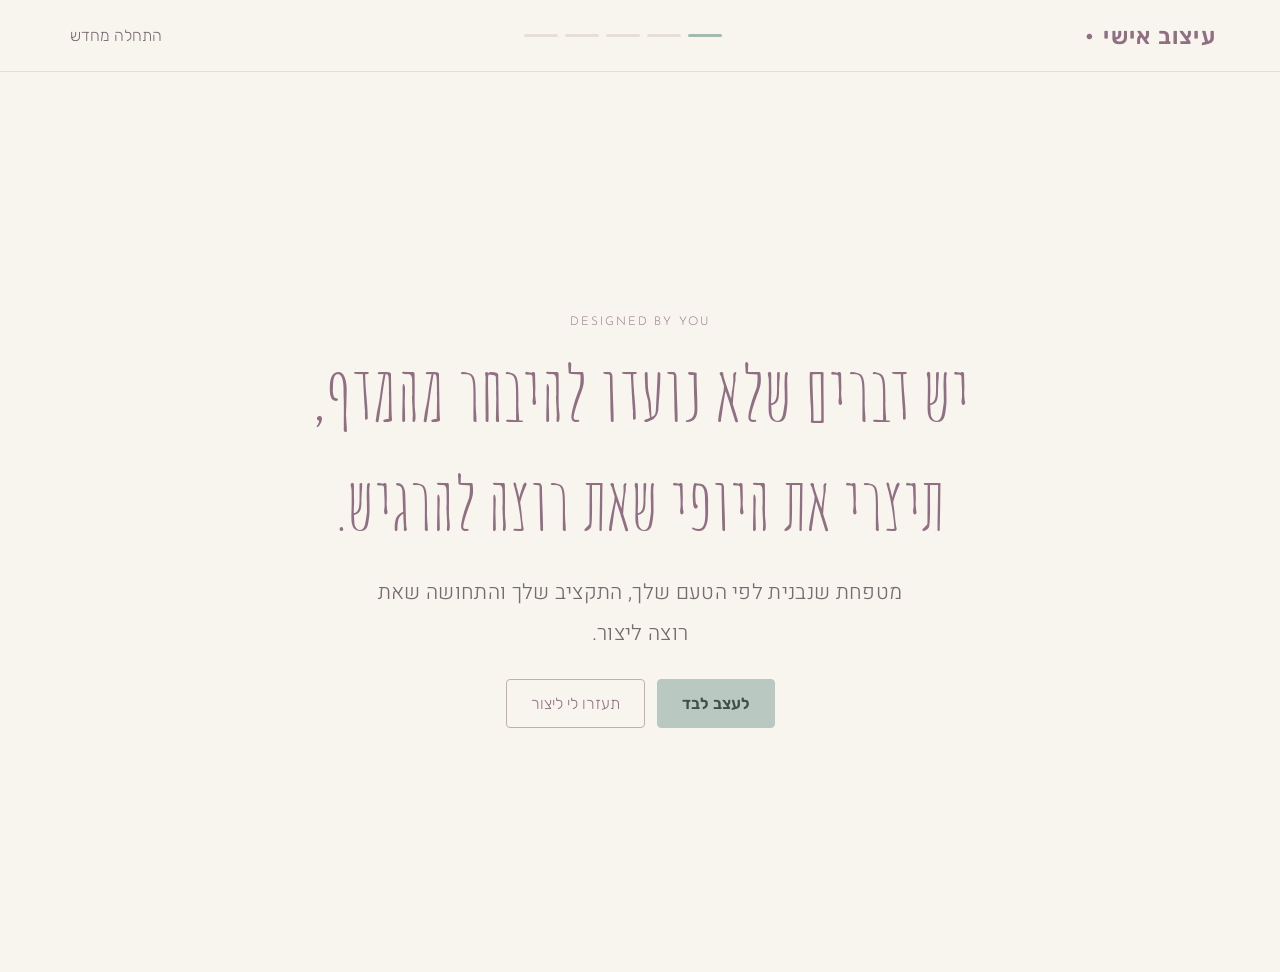
==== index.html @ f49e098c "Load Heebo font explicitly and refresh landing styles" ====
<!doctype html>
<html lang="he" dir="rtl">
<head>
<meta charset="UTF-8"><meta name="viewport" content="width=device-width,initial-scale=1">
<title>מטפחת שהיא רק שלך</title>
<meta name="description" content="עיצוב אישי של מטפחת — בחרי צורה, בדים ופיניש ובני משהו שהוא רק שלך.">
<link rel="preconnect" href="https://fonts.googleapis.com">
<link rel="preconnect" href="https://fonts.gstatic.com" crossorigin>
<link href="https://fonts.googleapis.com/css2?family=Heebo:wght@300&display=swap" rel="stylesheet">
<link rel="stylesheet" href="styles.css?v=20261018-heebo-lead-visible2">
</head>
<body>
<header class="topbar"><div class="brand">עיצוב אישי<span>•</span></div><div class="progress"><i></i><i></i><i></i><i></i><i></i></div><button id="restart" class="ghost">התחלה מחדש</button></header>

<main>
<section id="landing" class="screen active hero">
  <div class="hero-copy">
    <p class="eyebrow">DESIGNED BY YOU</p>
    <h1>יש דברים שלא נועדו להיבחר מהמדף,<br><em>תיצרי את היופי שאת רוצה להרגיש.</em></h1>
    <p class="lead">מטפחת שנבנית לפי הטעם שלך, התקציב שלך והתחושה שאת רוצה ליצור.</p>
    <div class="actions"><button class="primary" data-go="choose">לעצב לבד</button><button class="secondary" data-go="help">תעזרו לי ליצור</button></div>
  </div>
</section>

<section id="choose" class="screen"><button type="button" class="restart-design" data-restart-design>עיצוב חדש</button><button type="button" class="back-button" data-back>← חזרה</button>
  <div class="section-head"><h2>איזה כיסוי ראש תרצי ליצור?</h2></div>
  <div class="cover-grid">
    <button class="choice-card" data-cover="full"><strong>כיסוי מלא</strong><span>לונג · משולש</span></button>
    <button class="choice-card" data-cover="half"><strong>חצי כיסוי</strong><span>בנדנה · סרט · קשת</span></button>
    <button class="choice-card" data-cover="both"><strong>גם וגם</strong><span>כל האפשרויות פתוחות</span></button>
  </div>
</section>

<section id="forms" class="screen"><button type="button" class="restart-design" data-restart-design>עיצוב חדש</button><button type="button" class="back-button" data-back>← חזרה</button>
  <div class="section-head"><h2>בחרי את הצורה</h2></div>
  <div id="formGrid" class="form-grid"></div>
</section>

<section id="pattern" class="screen"><button type="button" class="restart-design" data-restart-design>עיצוב חדש</button><button type="button" class="back-button" data-back>← חזרה</button>
  <div class="section-head"><h2>איך תרצי לחלק את הבדים?</h2></div>
  <div class="pattern-grid">
    <button class="pattern-card" data-pattern="single"><div class="pattern-visual long-pattern pattern-1"></div><strong>תבנית 1 — מלבן פשוט</strong><span>מלבן אחד, בד אחד.</span></button>
    <button class="pattern-card" data-pattern="a"><div class="pattern-visual long-pattern pattern-2"></div><strong>תבנית 2 — חלוקה אופקית</strong><span>חלק עליון בד אחד, חלק תחתון בד שני.</span></button>
    <button class="pattern-card" data-pattern="b"><div class="pattern-visual long-pattern pattern-3"></div><strong>תבנית 3 — חלוקה משולבת</strong><span>החלק העליון בד אחד, והתחתון מתחלק 50/50 לשני בדים.</span></button>
  </div>
</section>

<section id="fabrics" class="screen builder"><button type="button" class="restart-design" data-restart-design>עיצוב חדש</button><button type="button" class="back-button" data-back>← חזרה</button>
  <div class="builder-head"><div><h2>בחרי את הבדים</h2></div><div class="price-box">₪<b id="price">109</b><small>מחיר נוכחי</small></div></div>
  <p class="fabric-edit-instruction">רוצה לשנות בד? לחצי על הבד שתרצי להחליף בעיצוב שלך, ואז בחרי בד חדש מתוך האפשרויות למטה.</p>
  <div class="live-design-wrap"><div class="live-design-title"><strong>העיצוב שלך</strong><span>ההדמיה מתעדכנת בזמן אמת</span></div><div id="livePreview" class="live-preview"></div></div>\n  <div class="palette">
    <div class="palette-group"><h3>בד בסיס</h3><div class="swatches" id="baseSwatches"></div></div>
    <div class="palette-group"><h3>בד מודפס</h3><div class="swatches" id="printSwatches"></div></div>
    <div class="palette-group"><h3>בד תחרה</h3><div class="swatches" id="laceSwatches"></div></div>
  </div>
  <div class="builder-actions"><button class="secondary" data-go="finish">סיימתי עם הבדים</button></div>
</section>

<section id="finish" class="screen"><button type="button" class="restart-design" data-restart-design>עיצוב חדש</button><button type="button" class="back-button" data-back>← חזרה</button>
  <div class="section-head"><h2>איך תרצי לסיים את המטפחת?</h2></div>
  <div class="finish-grid">
    <button class="finish-card" data-finish="none" data-add="0"><div class="finish-visual clean"></div><strong>נקי</strong><span>בלי תוספת</span></button>
    <button class="finish-card" data-finish="tiara" data-add="15"><div class="finish-visual tiara"></div><strong>נזר בד</strong><span>+ ₪15</span></button>
    <button class="finish-card" data-finish="fringe" data-add="20"><div class="finish-visual fringe"></div><strong>פרנזים</strong><span>+ ₪20</span></button>
    <button class="finish-card" data-finish="chain" data-add="30"><div class="finish-visual chain"></div><strong>שרשרת</strong><span>+ ₪30</span></button>
  </div>
</section>

<section id="result" class="screen result"><button type="button" class="restart-design" data-restart-design>עיצוב חדש</button><button type="button" class="back-button" data-back>← חזרה</button>
  <div class="result-card">
    <p class="eyebrow">היצירה שלך</p>
    <div class="final-preview"><div id="finalScarf" class="live-preview"></div></div>
    <h2>יצרת משהו שהוא רק שלך.</h2>
    <div class="summary"><span id="summaryShape">משולש קטן</span><span>·</span><span id="summaryPattern">תבנית א׳</span><span>·</span><span id="summaryFinish">נקי</span></div>
    <div class="final-price">₪<b id="finalPrice">109</b></div>
    <button class="primary" data-go="feedback">ספרי לנו איך היה לך ליצור</button>
  </div>
</section>

<section id="help" class="screen"><button type="button" class="restart-design" data-restart-design>עיצוב חדש</button><button type="button" class="back-button" data-back>← חזרה</button><div class="section-head"><h2>בואי נמצא את המטפחת שלך</h2><p>כמה שאלות קטנות, ואנחנו מתחילות ליצור יחד.</p></div><div id="helpWizard" class="help-wizard"></div></section>

<section id="feedback" class="screen feedback"><button type="button" class="restart-design" data-restart-design>עיצוב חדש</button><button type="button" class="back-button" data-back>← חזרה</button>
  <div class="feedback-card"><p class="eyebrow">תודה</p><h2>יצרת משהו שהוא רק שלך.<br>עכשיו נשמח לדעת איך היה לך ליצור אותו.</h2>
  <div class="rating"><button type="button">1</button><button type="button">2</button><button type="button">3</button><button type="button">4</button><button type="button">5</button></div>
  <label>מה הכי אהבת בתהליך?<textarea id="feedbackFavorite" placeholder="ספרי לנו בכמה מילים..."></textarea></label>
  <label>יש לך הערות לשיפור השירות או החוויה?<textarea id="feedbackImprovement" placeholder="מה היית משנה, מוסיפה או משפרת?"></textarea></label>
  <p class="question">האם היית רוצה לעצב מטפחת כזו באמת?</p>
  <div class="yesno"><button type="button">כן</button><button type="button">אולי</button><button type="button">לא עכשיו</button></div>
  <label>שם <input id="feedbackName" placeholder="השם שלך"></label><label>טלפון / אימייל <input id="feedbackContact" placeholder="אופציונלי"></label>
  <div class="feedback-whatsapp-note"><strong>המשוב שלך מגיע אליי ישירות בוואטסאפ.</strong><span>כל הערה שלך חשובה לי ועוזרת לי לשפר את השירות והחוויה לפני ההשקה.</span></div><button class="primary" id="thanks">שליחה לוואטסאפ</button><p class="tiny">תודה שעזרת לנו ליצור את הדבר הבא.</p></div>
</section>
</main>
<script src="app.js?v=20261018-triangle-bandana-sizes1"></script>
<script src="preview-bridge.js?v=20261015-pattern-alignment4"></script>
<script src="help-flow.js?v=20261018-guided6"></script>
<style>
.help-wizard{max-width:680px;margin:24px auto 60px;padding:24px;border:1px solid #e7dfd8;border-radius:22px;background:#fffaf8;color:#3e3633}
.help-wizard h3{font-size:clamp(24px,4vw,35px);font-weight:500;margin:22px 0}.help-wizard p{line-height:1.8}
.help-counter{font-size:14px;color:#796a65}.help-progress{height:5px;background:#ede4df;border-radius:10px;margin-top:14px;overflow:hidden}.help-progress span{display:block;height:100%;background:#b88991;transition:width .2s}
.help-options,.help-recs{display:grid;gap:11px;margin:22px 0}.help-option,.help-rec{font:inherit;text-align:right;border:1px solid #e3d6d0;border-radius:13px;background:white;color:#3e3633;padding:15px 17px;cursor:pointer}
.help-option.chosen,.help-rec.chosen{border:2px solid #a86c7d;background:#fbf0f2}.help-rec{display:flex;flex-wrap:wrap;gap:10px;align-items:center}.help-rec strong{width:100%}.help-rec span{font-size:14px}
.help-nav{display:flex;justify-content:space-between;align-items:center;gap:12px;margin-top:25px;flex-wrap:wrap}.help-nav>button:not(.primary){background:none;border:none;color:#766b67;font:inherit;cursor:pointer}.help-nav .primary{max-width:100%;white-space:normal}.help-hint{font-size:13px;color:#776c68}
@media(max-width:600px){.help-wizard{margin:16px 12px 50px;padding:18px}.help-nav .primary{width:100%}}
.help-option .help-option-description{display:block!important;font-size:15px!important;line-height:1.65;color:#76645f!important;margin-top:8px;font-weight:400!important;opacity:1!important;visibility:visible!important}
.guided-live-preview{margin:22px auto;padding:20px;background:#f2eae4;border-radius:18px;max-width:540px;min-height:220px;display:flex;justify-content:center;align-items:center}
.guided-live-preview .live-preview{width:100%;max-width:460px;margin:auto}
.help-color-dots{display:flex;gap:6px;margin-top:9px}.help-color-dots i{display:block;width:22px;height:22px;border-radius:50%;border:1px solid rgba(0,0,0,.08)}
.fabric-edit-instruction{font-size:15px;line-height:1.8;color:#665a55;background:#f8f0ed;border:1px solid #eadcd6;border-radius:12px;padding:12px 16px;margin:14px 0 18px;text-align:right}
#livePreview .live-part{cursor:pointer}#livePreview .live-part.editing{outline:3px solid #a86c7d;outline-offset:-3px}
</style>
</body></html>
---- styles.css ----
@import url('https://fonts.googleapis.com/css2?family=Heebo:wght@300&display=swap');
@import url('https://fonts.googleapis.com/css2?family=Josefin+Sans:wght@300&display=swap');
@import url('https://fonts.googleapis.com/css2?family=Amatic+SC:wght@400;700&family=Rubik:wght@300;400;500;600&display=swap');
:root{--ink:#665A58;--muted:#776B70;--cream:#F8F5EF;--paper:#FFFCF8;--line:#E8DED8;--accent:#906F83;--gold:#A77F91;--sage:#B9C8C1;--blush:#DCC2BE}
*{box-sizing:border-box}body{margin:0;background:var(--cream);color:var(--ink);font-family:Heebo,Assistant,sans-serif}button,input,textarea{font:inherit}button{cursor:pointer}
.topbar{height:72px;padding:0 5vw;display:flex;align-items:center;justify-content:space-between;border-bottom:1px solid var(--line);background:rgba(255,253,249,.88);backdrop-filter:blur(12px);position:sticky;top:0;z-index:10}.brand{font-size:23px;font-weight:600;letter-spacing:.03em}.brand span{color:var(--gold);margin:0 8px}.progress{display:flex;gap:7px}.progress i{display:block;width:34px;height:3px;background:#ddd4ca;border-radius:4px}.progress i.on{background:var(--accent)}.ghost{border:0;background:none;color:var(--muted)}
.screen{display:none!important;min-height:100vh;padding:7vh 7vw}.screen.active{display:block!important}.screen:not(.active){visibility:hidden!important;height:0!important;min-height:0!important;padding:0!important;overflow:hidden!important}.hero{display:grid;grid-template-columns:1.05fr .95fr;align-items:center;gap:6vw;max-width:1400px;margin:auto}.eyebrow{font-size:12px;letter-spacing:.18em;color:var(--gold);font-weight:700;margin:0 0 18px}.hero h1{font-size:clamp(42px,5.3vw,78px);line-height:1.06;font-weight:500;margin:0;letter-spacing:-.04em}.hero h1 em{font-style:normal;color:var(--accent)}.lead{font-size:19px;color:var(--muted);max-width:580px;margin:28px 0}.actions{display:flex;gap:12px;flex-wrap:wrap}.primary,.secondary{padding:14px 24px;border-radius:4px;border:1px solid var(--accent);transition:.2s}.primary{background:var(--accent);color:white}.secondary{background:transparent;color:var(--accent)}.primary:hover,.secondary:hover{transform:translateY(-2px)}.hero-art{min-height:520px;display:grid;place-items:center;position:relative}.scarf-art{width:320px;height:430px;background:linear-gradient(145deg,#d8c8ad,#b89c76 55%,#75624e);clip-path:polygon(8% 6%,92% 0,76% 94%,45% 72%,19% 97%);box-shadow:20px 24px 55px #4c3d2d2e;transform:rotate(-5deg)}.hero-scarf:after{content:"";position:absolute;inset:16% 15%;border:1px solid #fff7;clip-path:inherit}.art-caption{position:absolute;bottom:7%;font-size:14px;color:var(--muted)}
.section-head{text-align:center;max-width:760px;margin:0 auto 42px}.section-head h2{font-size:clamp(34px,4vw,56px);font-weight:500;margin:0 0 10px;letter-spacing:-.03em}.section-head>p:last-child{color:var(--muted);font-size:17px}.cover-grid,.form-grid,.pattern-grid,.finish-grid,.mood-grid{display:grid;grid-template-columns:repeat(3,1fr);gap:18px;max-width:1100px;margin:auto}.choice-card,.pattern-card,.finish-card,.mood{background:var(--paper);border:1px solid var(--line);padding:20px;text-align:right;border-radius:8px;transition:.2s}.choice-card:hover,.pattern-card:hover,.finish-card:hover,.mood:hover,.selected{border-color:var(--accent);transform:translateY(-3px);box-shadow:0 14px 35px #4c3d2d12}.choice-card strong,.pattern-card strong,.finish-card strong{display:block;font-size:20px}.choice-card span,.pattern-card span,.finish-card span{color:var(--muted);font-size:14px}.illustration{height:230px;background:#F2EAE4;display:grid;place-items:center;margin-bottom:17px;overflow:hidden}.illustration:after{content:"";display:block;background:#bca383;box-shadow:28px -8px 0 #d8c7ab;transform:rotate(-8deg)}.illustration.full:after{width:145px;height:180px;clip-path:polygon(0 0,100% 0,72% 100%,27% 82%)}.illustration.half:after{width:190px;height:100px;clip-path:polygon(5% 20%,95% 0,83% 100%,15% 85%)}.illustration.both:after{width:150px;height:155px;clip-path:polygon(0 0,100% 15%,74% 100%,25% 82%)}
.form-grid{grid-template-columns:repeat(5,1fr);max-width:1200px}.form-card{border:1px solid var(--line);background:var(--paper);border-radius:8px;padding:12px;text-align:center}.form-card .mini{height:170px;background:#F2EAE4;display:grid;place-items:center;margin-bottom:10px}.mini:after{content:"";width:105px;height:130px;background:linear-gradient(140deg,#d8c8ad,#8e7355);clip-path:polygon(5% 0,95% 7%,70% 100%,30% 85%)}.form-card strong{font-size:18px}.form-card small{display:block;color:var(--muted)}
.pattern-grid{grid-template-columns:repeat(3,1fr)}.pattern-visual{height:240px;background:#F2EAE4;position:relative;overflow:hidden;margin-bottom:16px}.pattern-visual:before{content:"";position:absolute;width:220px;height:180px;left:50%;top:50%;transform:translate(-50%,-50%) rotate(-8deg);clip-path:polygon(3% 0,100% 5%,76% 100%,28% 87%);background:#c7b08f}.pattern-visual.single:before{background:#a88d6a}.pattern-visual.pa:after,.pattern-visual.pb:after{content:"";position:absolute;width:220px;height:180px;left:50%;top:50%;transform:translate(-50%,-50%) rotate(-8deg);clip-path:polygon(3% 0,100% 5%,76% 100%,28% 87%);background:linear-gradient(140deg,#c7b08f 0 43%,#8e6f55 43% 67%,#ded0b9 67%)}.pattern-visual.pb:after{background:linear-gradient(25deg,#d7c4a2 0 35%,#917257 35% 70%,#c0a987 70%)}
.builder{max-width:1200px;margin:auto}.builder-head{display:flex;justify-content:space-between;align-items:end;gap:20px;margin-bottom:35px}.builder-head h2{font-size:42px;font-weight:500;margin:0}.builder-head p{color:var(--muted)}.price-box{font-size:22px;background:var(--paper);border:1px solid var(--line);padding:13px 22px;border-radius:6px;white-space:nowrap}.price-box b{font-size:34px;margin:0 5px}.price-box small{display:block;color:var(--muted);font-size:11px}.palette{display:grid;grid-template-columns:repeat(3,1fr);gap:25px}.palette-group{background:var(--paper);padding:22px;border:1px solid var(--line);border-radius:8px}.palette-group h3{margin-top:0;font-size:18px}.swatches{display:flex;flex-wrap:wrap;gap:12px}.swatch{width:54px;height:54px;border-radius:50%;border:3px solid white;box-shadow:0 0 0 1px var(--line);position:relative}.swatch.selected{box-shadow:0 0 0 2px var(--accent)}.swatch small{position:absolute;top:62px;right:50%;transform:translateX(50%);white-space:nowrap;font-size:10px;color:var(--muted)}.design-note{margin:32px 0;background:#F0E7E1;border-radius:6px;padding:15px 20px;display:flex;gap:12px;align-items:center}.design-note span{color:var(--gold);font-size:22px}.design-note p{margin:0;color:#65594e}.builder-actions{text-align:left}
.finish-grid{grid-template-columns:repeat(4,1fr);max-width:1000px}.finish-visual{height:190px;background:#F2EAE4;position:relative;margin-bottom:14px;display:grid;place-items:center}.finish-visual:after{content:"";width:180px;height:120px;background:#b99d76;clip-path:polygon(5% 0,100% 5%,80% 100%,25% 88%)}.finish-visual.fringe:before{content:"••••••••••••";position:absolute;bottom:25px;z-index:2;color:#7b6046;letter-spacing:8px}.finish-visual.chain:before{content:"○—○—○—○—○";position:absolute;bottom:20px;z-index:2;color:#b18a56}.finish-visual.tiara:before{content:"⌒⌒⌒";position:absolute;top:45px;z-index:2;color:#7b6046;font-size:42px}
.result{display:grid;place-items:center}.result-card{background:var(--paper);padding:45px;max-width:650px;width:100%;text-align:center;border:1px solid var(--line);border-radius:10px}.final-preview{height:360px;background:#F2EAE4;display:grid;place-items:center;margin-bottom:30px}.final-preview .scarf-art{width:230px;height:300px}.result-card h2{font-size:34px;font-weight:500;margin:0 0 10px}.summary{color:var(--muted);display:flex;justify-content:center;gap:9px}.final-price{font-size:18px;margin:22px}.final-price b{font-size:42px;margin-right:5px}.feedback{display:grid;place-items:center}.feedback-card{max-width:650px;width:100%;background:var(--paper);padding:45px;border:1px solid var(--line);border-radius:10px}.feedback-card h2{font-size:34px;font-weight:500;line-height:1.2}.rating,.yesno{display:flex;gap:8px;margin:22px 0}.rating button,.yesno button{border:1px solid var(--line);background:white;padding:10px 16px;border-radius:4px}.rating button.active,.yesno button.active{background:var(--accent);color:white}.feedback-card label{display:block;margin:18px 0;color:var(--muted)}textarea,input{width:100%;margin-top:7px;border:1px solid var(--line);background:white;padding:12px;border-radius:4px}textarea{min-height:90px}.tiny{color:var(--muted);font-size:13px}.mood-grid{grid-template-columns:repeat(3,1fr);max-width:800px}.mood{text-align:center;font-size:18px}
@media(max-width:800px){.hero{grid-template-columns:1fr}.hero-art{min-height:330px}.cover-grid,.pattern-grid,.palette,.finish-grid,.mood-grid{grid-template-columns:1fr 1fr}.form-grid{grid-template-columns:1fr 1fr}.builder-head{display:block}.price-box{display:inline-block;margin-top:20px}.screen{padding:6vh 5vw}.topbar{padding:0 4vw}.progress i{width:18px}}
@media(max-width:520px){.cover-grid,.pattern-grid,.palette,.finish-grid,.mood-grid,.form-grid{grid-template-columns:1fr}.hero h1{font-size:42px}.hero-art{min-height:280px}.scarf-art{width:230px;height:300px}.builder-head h2{font-size:34px}}

/* Flow mode: the opening screen and its navigation are completely removed from view. */
body.flow-started .topbar{display:none!important}
body.flow-started #landing{display:none!important}
\n\n.feedback-whatsapp-note{margin:22px 0 14px;padding:14px 16px;border:1px solid var(--line);background:#F8F5EF;border-radius:6px;text-align:right}.feedback-whatsapp-note strong{display:block;color:var(--text);margin-bottom:5px}.feedback-whatsapp-note span{display:block;color:var(--muted);font-size:.92rem;line-height:1.6}
/* Floating current price */
.price-box{position:fixed;right:28px;bottom:28px;top:auto;left:auto;transform:none;z-index:1000;margin:0;padding:10px 16px;background:rgba(250,248,244,.96);border:1px solid var(--line);border-radius:999px;box-shadow:0 5px 18px rgba(0,0,0,.10);display:flex;align-items:center;gap:5px;direction:rtl;backdrop-filter:blur(8px)}
.price-box b{font-size:27px;margin:0 2px}.price-box small{display:inline;color:var(--muted);font-size:10px;margin-right:3px}
@media (max-width:700px){.price-box{right:16px;bottom:16px;left:auto;top:auto;transform:none;padding:9px 14px}.price-box b{font-size:24px}.price-box small{font-size:9px}}

/* Center landing choices */
#landing{display:flex!important;align-items:center;justify-content:center;text-align:center}
#landing .hero-copy{display:flex;flex-direction:column;align-items:center;justify-content:center;max-width:760px;margin:0 auto}
#landing .actions{justify-content:center}


/* Back navigation */
.back-button{display:block;border:0;background:transparent;color:var(--muted);font:inherit;font-size:14px;padding:8px 0;margin:0 0 24px;cursor:pointer}
.back-button:hover{color:var(--ink)}

/* Redesign navigation */
.restart-design{display:inline-flex!important;align-items:center;justify-content:center;border:1px solid var(--line);background:var(--paper);color:var(--ink);font:inherit;font-size:14px;font-weight:500;padding:8px 16px;margin:0 0 12px;border-radius:999px;cursor:pointer;box-shadow:0 1px 4px rgba(0,0,0,.06)}
.restart-design:hover{border-color:var(--accent);color:var(--accent)}

/* Center the scarf-shape selection screen */
.screen#forms{display:flex!important;flex-direction:column;align-items:center;text-align:center}.screen#forms .section-head{width:100%;max-width:1100px;text-align:center}.screen#forms .form-grid{width:100%;max-width:900px;margin:0 auto;display:flex;flex-wrap:wrap;justify-content:center;gap:18px}.screen#forms .form-card{width:210px;text-align:center}


/* Long full-cover pattern examples */
.pattern-visual.long-pattern{height:240px;background:#F2EAE4;position:relative;overflow:hidden;margin-bottom:16px}
.pattern-visual.long-pattern:before{content:"";position:absolute;width:250px;height:100px;left:50%;top:50%;transform:translate(-50%,-50%);background:#c7b08f}
.pattern-visual.long-pattern.pattern-1:before{background:#a88d6a}
.pattern-visual.long-pattern.pattern-2:before{background:linear-gradient(to bottom,#a88d6a 0 50%,#d7c4a2 50% 100%)}
.pattern-visual.long-pattern.pattern-3:before{background:linear-gradient(to bottom,#a88d6a 0 50%,#d7c4a2 50% 100%)}
.pattern-visual.long-pattern.pattern-3:after{content:"";position:absolute;width:1px;height:50px;left:50%;top:calc(50% + 0px);transform:translateX(-50%);background:#F2EAE4}


/* Exact long pattern diagrams: wide 2.5:1 rectangle, no rotation */
.pattern-visual.long-pattern:before{
  width:250px!important;height:100px!important;left:50%!important;top:50%!important;
  transform:translate(-50%,-50%)!important;clip-path:none!important;box-shadow:none!important;
  border-radius:0!important;background:#c7b08f;z-index:1
}
.pattern-visual.long-pattern.pattern-1:before{background:#a88d6a}
.pattern-visual.long-pattern.pattern-2:before{background:linear-gradient(to bottom,#a88d6a 0 50%,#d7c4a2 50% 100%)}
.pattern-visual.long-pattern.pattern-3:before{background:linear-gradient(to bottom,#a88d6a 0 50%,#d7c4a2 50% 100%)}
.pattern-visual.long-pattern.pattern-3:after{
  content:"";position:absolute;width:2px;height:50px;left:50%;top:50%;
  transform:translateX(-50%);background:#F2EAE4;z-index:2
}


/* Distinct third fabric in the combined long pattern */
.pattern-visual.long-pattern.pattern-3:before{
  background:linear-gradient(to bottom,#a88d6a 0 50%,transparent 50% 100%),linear-gradient(to right,#d7c4a2 0 50%,#b99a95 50% 100%)!important;
}
.pattern-visual.long-pattern.pattern-3:after{
  content:"";position:absolute;width:2px;height:50px;left:50%;top:50%;
  transform:translateX(-50%);background:#F2EAE4;z-index:2;
}


/* Delicate continuous-line woman illustration on the landing screen */
.hero-line-art{width:min(360px,82vw);height:auto;color:#8d7663;display:block;opacity:.92}
.hero-line-art path{vector-effect:non-scaling-stroke}


/* Triangle full-cover pattern examples — square fabric before folding */
.pattern-visual.triangle-pattern{height:240px;background:#F2EAE4;position:relative;overflow:hidden;margin-bottom:16px}
.pattern-visual.triangle-pattern:before{content:"";position:absolute;width:170px!important;height:170px!important;left:50%!important;top:50%!important;transform:translate(-50%,-50%)!important;clip-path:none!important;border-radius:0!important;box-shadow:none!important;box-sizing:border-box;z-index:2}
.pattern-visual.triangle-pattern.pattern-1:before{background:#b99a95!important;border:0!important}
.pattern-visual.triangle-pattern.pattern-2:before{background:#a88d6a!important;border:22px solid #d7c4a2!important}
.pattern-visual.triangle-pattern.pattern-3:before{background:linear-gradient(135deg,#b99a95 0 49.5%,#f1e7d8 50.5% 100%)!important;border:10px solid #7f8f98!important}
.pattern-visual.triangle-pattern:after{content:none!important}

/* Clear shape diagrams on the shape-selection screen */
.form-card .mini:after{transform:none;clip-path:none}
.form-card .mini-long:after{width:125px;height:50px;background:#a88d6a}
.form-card .mini-triangle:after{width:105px;height:105px;background:#b99a95}

/* Bandana uses the same square divisions as triangle, at a smaller scale */
.pattern-visual.triangle-pattern.bandana-pattern:before{width:135px!important;height:135px!important}

/* Ribbon uses the same divisions as long, at a smaller scale */
.pattern-visual.long-pattern.ribbon-pattern:before{width:190px!important;height:76px!important}
.pattern-visual.long-pattern.ribbon-pattern.pattern-3:after{height:38px!important}

/* Bow: one small plain rectangular fabric */
.pattern-visual.bow-pattern{height:240px;background:#F2EAE4;position:relative;overflow:hidden;margin-bottom:16px}
.pattern-visual.bow-pattern:before{content:"";position:absolute;width:150px!important;height:58px!important;left:50%!important;top:50%!important;transform:translate(-50%,-50%)!important;clip-path:none!important;border-radius:0!important;box-shadow:none!important;background:#b99a95!important}
.pattern-visual.bow-pattern:after{content:none!important}

/* Center the single bow pattern choice */
#pattern .pattern-grid.single-option{display:flex;justify-content:center}
#pattern .pattern-grid.single-option .pattern-card{width:min(100%,360px)}

/* Force true centering for the single bow choice */
#pattern .pattern-grid.single-option{display:grid!important;grid-template-columns:minmax(260px,360px)!important;justify-content:center!important;justify-items:center!important;width:100%!important;margin-left:auto!important;margin-right:auto!important}
#pattern .pattern-grid.single-option .pattern-card{width:100%!important;max-width:360px!important;margin-left:auto!important;margin-right:auto!important;justify-self:center!important}

/* Live fabric preview in the builder */
.live-design-wrap{max-width:760px;margin:0 auto 34px;background:var(--paper);border:1px solid var(--line);border-radius:10px;padding:22px}.live-design-title{text-align:center;margin-bottom:14px}.live-design-title strong{display:block;font-size:20px}.live-design-title span{color:var(--muted);font-size:13px}.live-preview{height:230px;background:#F2EAE4;position:relative;overflow:hidden;margin:auto}.live-preview .live-part{position:absolute;background:#eee5d8;display:grid;place-items:center;color:#8b8177;font-size:12px;overflow:hidden}.live-preview.live-long .live-part,.live-preview.live-ribbon .live-part,.live-preview.live-bow .live-part{left:50%;transform:translateX(-50%)}.live-preview.live-long .part-1{width:300px;height:120px;top:55px}.live-preview.live-ribbon .part-1{width:220px;height:88px;top:71px}.live-preview.live-bow .part-1{width:170px;height:66px;top:82px}.live-preview.live-long.slots-2 .part-1{width:300px;height:60px;top:55px}.live-preview.live-long.slots-2 .part-2{width:300px;height:60px;top:115px}.live-preview.live-ribbon.slots-2 .part-1{width:220px;height:44px;top:71px}.live-preview.live-ribbon.slots-2 .part-2{width:220px;height:44px;top:115px}.live-preview.live-long.slots-3 .part-1{width:300px;height:60px;top:55px}.live-preview.live-long.slots-3 .part-2{width:150px;height:60px;top:115px;margin-left:-75px}.live-preview.live-long.slots-3 .part-3{width:150px;height:60px;top:115px;margin-left:75px}.live-preview.live-ribbon.slots-3 .part-1{width:220px;height:44px;top:71px}.live-preview.live-ribbon.slots-3 .part-2{width:110px;height:44px;top:115px;margin-left:-55px}.live-preview.live-ribbon.slots-3 .part-3{width:110px;height:44px;top:115px;margin-left:55px}.live-preview.live-square .live-part{box-sizing:border-box}.live-preview.live-square.slots-1 .part-1{width:170px;height:170px;left:50%;top:30px;transform:translateX(-50%)}.live-preview.live-square.slots-2 .part-1{width:170px;height:170px;left:50%;top:30px;transform:translateX(-50%);z-index:1}.live-preview.live-square.slots-2 .part-2{width:126px;height:126px;left:50%;top:52px;transform:translateX(-50%);z-index:2}.live-preview.live-square.slots-3 .part-3{width:170px;height:170px;left:50%;top:30px;transform:translateX(-50%);z-index:1}.live-preview.live-square.slots-3 .part-1,.live-preview.live-square.slots-3 .part-2{width:150px;height:150px;left:50%;top:40px;z-index:2;clip-path:polygon(0 0,100% 0,0 100%)}.live-preview.live-square.slots-3 .part-1{transform:translateX(-50%)}.live-preview.live-square.slots-3 .part-2{transform:translateX(-50%) rotate(180deg)}

/* Final result uses the exact live design preview */
.final-preview #finalScarf.live-preview{width:100%;height:230px;margin:auto;background:#F2EAE4}

/* Long shape card: open scarf illustration only */
.form-card .mini.mini-long{background:#F2EAE4 url("[data-uri]") center/contain no-repeat!important}
.form-card .mini.mini-long:after{content:none!important;display:none!important}

/* Make the long scarf artwork merge into the card with no visible image background */
.form-card .mini.mini-long{background-color:#F2EAE4!important;background-blend-mode:multiply!important}

/* Bandana shape card: open triangular scarf illustration, transparent background */
.form-card .mini.mini-bandana{background:#F2EAE4 url("data:image/svg+xml,%3Csvg%20xmlns%3D%22http%3A%2F%2Fwww.w3.org%2F2000%2Fsvg%22%20viewBox%3D%220%200%20240%20150%22%3E%3Cg%20fill%3D%22none%22%20stroke%3D%22%2351473f%22%20stroke-width%3D%222.2%22%20stroke-linecap%3D%22round%22%20stroke-linejoin%3D%22round%22%3E%3Cpath%20fill%3D%22%23fffdfa%22%20d%3D%22M12%2028%20Q120%2062%20228%2028%20Q207%2063%20180%2091%20Q151%20120%20120%20143%20Q89%20120%2060%2091%20Q33%2063%2012%2028Z%22%2F%3E%3Cpath%20d%3D%22M12%2028%20Q120%2074%20228%2028%22%2F%3E%3Cpath%20d%3D%22M30%2038%20Q120%2083%20210%2038%22%2F%3E%3Cpath%20d%3D%22M51%2050%20Q120%2091%20189%2050%22%2F%3E%3Cpath%20d%3D%22M70%2062%20Q120%2099%20170%2062%22%2F%3E%3Cpath%20d%3D%22M88%2076%20Q120%20107%20152%2076%22%2F%3E%3Cpath%20d%3D%22M102%2091%20Q120%20116%20138%2091%22%2F%3E%3Cpath%20d%3D%22M19%2034%20Q32%2064%2061%2091%22%2F%3E%3Cpath%20d%3D%22M221%2034%20Q208%2064%20179%2091%22%2F%3E%3Cpath%20d%3D%22M61%2091%20Q88%20116%20120%20143%20Q152%20116%20179%2091%22%2F%3E%3C%2Fg%3E%3C%2Fsvg%3E") center/88% auto no-repeat!important}
.form-card .mini.mini-bandana:after{content:none!important;display:none!important}


/* Triangle and bandana artwork is rendered as an actual image element */
.form-card .mini.mini-triangle:after,.form-card .mini.mini-bandana:after{content:none!important;display:none!important}
.form-card .mini .shape-scarf-img{display:block;width:92%;height:92%;object-fit:contain;margin:auto;mix-blend-mode:multiply}

/* Approved transparent triangular scarf art */
.form-card .mini.mini-triangle:after,.form-card .mini.mini-bandana:after{content:none!important;display:none!important}
.form-card .mini.mini-triangle,.form-card .mini.mini-bandana{background:#F2EAE4!important}
.form-card .mini .shape-scarf-img{display:block!important;width:94%!important;height:94%!important;object-fit:contain!important;margin:auto!important;mix-blend-mode:normal!important}

/* Full-cover approved head illustration */
.illustration.full:after{content:none!important}
.illustration.full img{display:block;width:auto;height:218px;max-width:92%;object-fit:contain;margin:auto}

/* Ensure approved full-cover artwork is visible */
#choose .choice-card[data-cover="full"] .illustration.full{background:transparent!important;display:flex!important;align-items:center!important;justify-content:center!important;overflow:visible!important}
#choose .choice-card[data-cover="full"] .illustration.full:after{display:none!important;content:none!important}
#choose .choice-card[data-cover="full"] .illustration.full img{display:block!important;visibility:visible!important;opacity:1!important;width:210px!important;height:218px!important;max-width:92%!important;object-fit:contain!important;position:relative!important;z-index:3!important}

/* Approved full-cover illustration embedded directly in the card */
#choose .approved-full-cover{background:transparent!important;display:flex!important;align-items:center!important;justify-content:center!important;overflow:visible!important}
#choose .approved-full-cover:before,#choose .approved-full-cover:after{display:none!important;content:none!important}
#choose .approved-full-cover>svg{display:block!important;width:210px!important;height:218px!important;max-width:92%!important;overflow:visible!important}

/* Full cover card: no legacy illustration geometry */
#choose .choice-card[data-cover="full"]>.approved-full-cover{height:230px;margin-bottom:17px;display:flex!important;align-items:center!important;justify-content:center!important;background:transparent!important;overflow:visible!important}
#choose .choice-card[data-cover="full"]>.approved-full-cover>svg{display:block!important;width:210px!important;height:218px!important;visibility:visible!important;opacity:1!important}

/* Approved half-cover line illustration */
#choose .approved-half-cover{height:230px;margin-bottom:17px;display:flex;align-items:center;justify-content:center;background:transparent;overflow:hidden}
#choose .approved-half-cover img{display:block;width:auto;height:218px;max-width:94%;object-fit:contain}

/* Approved full-cover turban line illustration */
#choose .approved-full-cover{height:230px;margin-bottom:17px;display:flex!important;align-items:center!important;justify-content:center!important;background:transparent!important;overflow:hidden!important}
#choose .approved-full-cover>img{display:block!important;width:auto!important;height:218px!important;max-width:94%!important;object-fit:contain!important;visibility:visible!important;opacity:1!important}

#choose .approved-full-cover>img{display:block!important;width:auto!important;height:218px!important;max-width:94%!important;object-fit:contain!important;visibility:visible!important;opacity:1!important}

/* Full-cover sharp rendering */
#choose .approved-full-cover>img{width:auto!important;height:218px!important;max-width:94%!important;object-fit:contain!important;image-rendering:auto!important;transform:none!important;filter:none!important;}

/* Full-cover final sharp display */
#choose .approved-full-cover>img{height:230px!important;width:246px!important;max-width:100%!important;object-fit:contain!important;image-rendering:auto!important;filter:none!important;transform:translateZ(0)!important;}

/* Both option: approved illustrations back-to-back */
#choose .approved-both-cover{height:230px;margin-bottom:17px;position:relative;display:flex;align-items:center;justify-content:center;background:transparent;overflow:hidden}
#choose .approved-both-cover img{position:absolute;display:block;height:205px;width:auto;max-width:67%;object-fit:contain;filter:none}
#choose .approved-both-cover .both-full{right:2px;z-index:2}
#choose .approved-both-cover .both-half{left:2px;z-index:1;transform:scaleX(-1)}

/* Bow: show only the approved transparent illustration, never the generic placeholder */
.form-card .mini.mini-bow:after,.form-card .mini.mini-bow:before{content:none!important;display:none!important}
.form-card .mini.mini-bow{background:#F2EAE4!important;overflow:hidden!important}
.form-card .mini.mini-bow .bow-headband-img{display:block!important;width:96%!important;height:96%!important;object-fit:contain!important;margin:auto!important;mix-blend-mode:normal!important;position:relative!important;z-index:2!important}

/* Bow cleanup: remove the floating square/background from this card only */
.form-card .mini.mini-bow{background:transparent!important;box-shadow:none!important;border:none!important;outline:none!important}
.form-card .mini.mini-bow:before,.form-card .mini.mini-bow:after{content:none!important;display:none!important;background:none!important;box-shadow:none!important}

/* Bow artwork: visually remove white pixels, keep black line art only */
.form-card .mini.mini-bow .bow-headband-img{mix-blend-mode:multiply!important;background:transparent!important;}

/* Bow final: same artwork panel background as bandana; line art blends into panel */
.form-card .mini.mini-bow{background:#F2EAE4!important;box-shadow:none!important;border:none!important;outline:none!important;overflow:hidden!important}
.form-card .mini.mini-bow:before,.form-card .mini.mini-bow:after{content:none!important;display:none!important}
.form-card .mini.mini-bow .bow-headband-img{display:block!important;width:94%!important;height:94%!important;object-fit:contain!important;margin:auto!important;mix-blend-mode:multiply!important;background:transparent!important;filter:none!important}

.form-card .mini.mini-ribbon:before,.form-card .mini.mini-ribbon:after{content:none!important;display:none!important}.form-card .mini.mini-ribbon{background-color:#F2EAE4!important;background-image:url('assets/ribbon-line-approved.svg?v=20261007-ribbon2')!important;background-repeat:no-repeat!important;background-position:center!important;background-size:94% 94%!important}

/* Ribbon final: exact approved artwork */
.form-card .mini.mini-ribbon:before,.form-card .mini.mini-ribbon:after{content:none!important;display:none!important}.form-card .mini.mini-ribbon{background-color:#F2EAE4!important;background-image:url('assets/ribbon-approved.webp?v=20261007-exact')!important;background-repeat:no-repeat!important;background-position:center!important;background-size:94% auto!important}

/* Ribbon visibility fix */
.form-card .mini.mini-ribbon{min-height:170px!important;background:#F2EAE4 url("/headscarf-mvp/assets/ribbon-approved.webp?v=20261007-exact2") center/contain no-repeat!important}
.form-card .mini.mini-ribbon:before,.form-card .mini.mini-ribbon:after{content:none!important;display:none!important}

/* Ribbon: transparent line-art image only */
.form-card .mini.mini-ribbon{background:#F2EAE4!important;background-image:none!important}
.form-card .mini.mini-ribbon .ribbon-img{display:block!important;width:94%!important;height:94%!important;object-fit:contain!important;background:transparent!important}


/* Ziv Panayich — Soft Luxury palette, October 2026. Visual styling only. */
body{background:#F8F5EF;color:#906F83}
.topbar{background:rgba(248,245,239,.94);border-bottom-color:#E8DED8}
.brand{color:#906F83;letter-spacing:.055em}
.brand span,.eyebrow{color:#906F83}
.hero h1 em{color:#906F83}
.primary{background:#B9C8C1;border-color:#B9C8C1;color:#3E504B;font-weight:600}
.primary:hover{background:#AABDB5;border-color:#AABDB5;color:#354B44}
.secondary{border-color:#C9ADA8;color:#906F83;background:transparent}
.secondary:hover{background:#F2E4E1}
.progress i{background:#E8DED8}.progress i.on{background:#A4B9B0}
.choice-card,.pattern-card,.finish-card,.mood,.form-card,.palette-group,.result-card,.feedback-card{background:#FFFCF8;border-color:#E8DED8;box-shadow:0 4px 22px rgba(88,70,65,.025)}
.choice-card:hover,.pattern-card:hover,.finish-card:hover,.mood:hover,.choice-card.selected,.pattern-card.selected,.finish-card.selected,.form-card.selected,.mood.selected{border-color:#A4B9B0;box-shadow:0 12px 30px rgba(88,70,65,.075)}
.illustration,.form-card .mini,.pattern-visual,.finish-visual,.final-preview{background-color:#F2EAE4}
.form-card .mini.mini-triangle,.form-card .mini.mini-bandana,.form-card .mini.mini-bow,.form-card .mini.mini-ribbon{background-color:#F2EAE4!important}
.design-note,.feedback-whatsapp-note{background:#F0E7E1;border-color:#E8DED8}
.price-box{background:rgba(255,252,248,.97);border-color:#DCC2BE;box-shadow:0 6px 25px rgba(88,70,65,.10)}
.swatch.selected{box-shadow:0 0 0 2px #8DA99D}
.rating button.active,.yesno button.active{background:#B9C8C1;color:#3E504B;border-color:#9FB6AC}
textarea:focus,input:focus,button:focus-visible{outline:2px solid #9FB6AC;outline-offset:2px}


/* Mobile landing layout: remove the unused second hero column and horizontal scroll. */
#landing.screen.active{width:100%;max-width:100%;min-width:0;overflow-x:clip}
#landing .hero-art{display:none!important}
#landing .hero-copy{width:100%;max-width:760px;min-width:0}
#landing .hero-copy h1,#landing .hero-copy .lead{max-width:100%;overflow-wrap:break-word}
@media(max-width:700px){
  html,body{max-width:100%;overflow-x:clip}
  #landing.screen.active{padding:8vh 5vw;min-height:calc(100dvh - 72px)}
  #landing .hero-copy h1{font-size:clamp(30px,8.4vw,42px);line-height:1.22}
  #landing .hero-copy .lead{font-size:clamp(15px,4.1vw,19px);line-height:1.7}
  #landing .actions{max-width:100%;justify-content:center}
  #landing .actions button{max-width:100%}
}

/* Keep the landing English tagline centered on one line on every screen. */
#landing .eyebrow{display:block;width:100%;text-align:center;white-space:nowrap;overflow-wrap:normal;word-break:normal;direction:ltr;font-size:clamp(10px,2.8vw,12px);letter-spacing:.16em}

/* Brand display typography: Amatic SC for main page headings only. */
#landing .hero-copy h1,.section-head h2,.screen h1,.screen h2{font-family:'Amatic SC',cursive!important;font-weight:700!important;letter-spacing:0!important;line-height:1.18!important;font-size:clamp(48px,8vw,86px)!important}
@media(max-width:700px){#landing .hero-copy h1,.section-head h2,.screen h1,.screen h2{font-size:clamp(44px,11vw,64px)!important}}

/* Secondary brand typography: Rubik Light for copy, controls, and form fields. */
body,button,input,textarea,select,option{font-family:'Rubik',sans-serif!important;font-weight:300}
button.primary,button.secondary,button.ghost,.choice-card,.pattern-card,.finish-card,.mood{font-family:'Rubik',sans-serif!important}
/* Preserve the display face for all main headings. */
#landing .hero-copy h1,.section-head h2,.screen h1,.screen h2{font-family:'Amatic SC',cursive!important;font-weight:700!important}

/* Landing hero: centered, airy typography with equally prominent second phrase. */
#landing.screen.active{display:flex!important;align-items:center;justify-content:center;text-align:center}
#landing .hero-copy{margin-inline:auto;text-align:center;display:flex;flex-direction:column;align-items:center}
#landing .hero-copy h1{max-width:850px;margin:0 auto;font-size:clamp(46px,6.5vw,76px)!important;line-height:1.26!important;font-weight:400!important}
#landing .hero-copy h1 em{display:block;font-size:.96em;font-weight:400!important;line-height:1.25;margin-top:.22em;color:#906F83}
#landing .hero-copy .lead{margin:24px auto 0;max-width:560px;text-align:center}
#landing .actions{justify-content:center;margin-top:24px}
@media(max-width:700px){#landing .hero-copy h1{font-size:clamp(43px,10.5vw,59px)!important;line-height:1.2!important}#landing .hero-copy h1 em{font-size:.96em;margin-top:.24em}#landing .hero-copy .lead{margin-top:20px}}

/* Long scarf: render exactly one transparent illustration, no legacy background art */
.form-card .mini.mini-long{background:#F2EAE4!important;background-image:none!important;background-blend-mode:normal!important;overflow:hidden!important}
.form-card .mini.mini-long::before,.form-card .mini.mini-long::after{content:none!important;display:none!important;background:none!important}
.form-card .mini.mini-long .shape-scarf-img{display:block!important;width:94%!important;height:94%!important;object-fit:contain!important;mix-blend-mode:normal!important;background:transparent!important}

/* Triangle and bandana share one clean illustration; bandana shown smaller. Remove legacy layered artwork. */
.form-card .mini.mini-triangle,.form-card .mini.mini-bandana{background:#F2EAE4!important;background-image:none!important;overflow:hidden!important}
.form-card .mini.mini-triangle::before,.form-card .mini.mini-triangle::after,.form-card .mini.mini-bandana::before,.form-card .mini.mini-bandana::after{content:none!important;display:none!important}
.form-card .mini.mini-triangle .shape-scarf-img{width:94%!important;height:94%!important;object-fit:contain!important}
.form-card .mini.mini-bandana .shape-scarf-img{width:69%!important;height:69%!important;object-fit:contain!important}

/* Force new full-cover portrait visible in selection card */
#choose .choice-card[data-cover="full"]>.approved-full-cover{display:flex!important;position:relative!important;height:240px!important;min-height:240px!important;overflow:visible!important;z-index:5!important}
#choose .choice-card[data-cover="full"]>.approved-full-cover>img{display:block!important;position:relative!important;z-index:10!important;width:230px!important;height:230px!important;max-width:96%!important;object-fit:contain!important;opacity:1!important;visibility:visible!important;filter:none!important}

/* Blend the approved full-cover artwork into the card; remove its pale rectangular JPEG background without affecting other cards. */
#choose .choice-card[data-cover="full"]>.approved-full-cover>img{mix-blend-mode:multiply!important;background:transparent!important}

/* The full-cover artwork now has real alpha transparency. */
#choose .choice-card[data-cover="full"]>.approved-full-cover>img{mix-blend-mode:normal!important;background:transparent!important}

/* Slightly reduce the קשת illustration only; keep its card dimensions unchanged. */
.form-card .mini.mini-bow .bow-headband-img{width:82%!important;height:82%!important;object-fit:contain!important}

/* English landing tagline: Josefin Sans Light */
.hero .eyebrow{font-family:'Josefin Sans',sans-serif!important;font-weight:300!important;letter-spacing:.16em!important}

/* Light Hebrew description beneath the landing headline */
.hero .lead{font-family:'Heebo',sans-serif!important;font-weight:300!important;line-height:1.85!important}

/* Ensure the Hebrew supporting sentence visibly uses Heebo Light */
#landing .hero-copy > p.lead{font-family:'Heebo',Arial,sans-serif!important;font-weight:300!important;font-size:clamp(18px,2vw,21px)!important;letter-spacing:.015em!important;line-height:1.95!important}
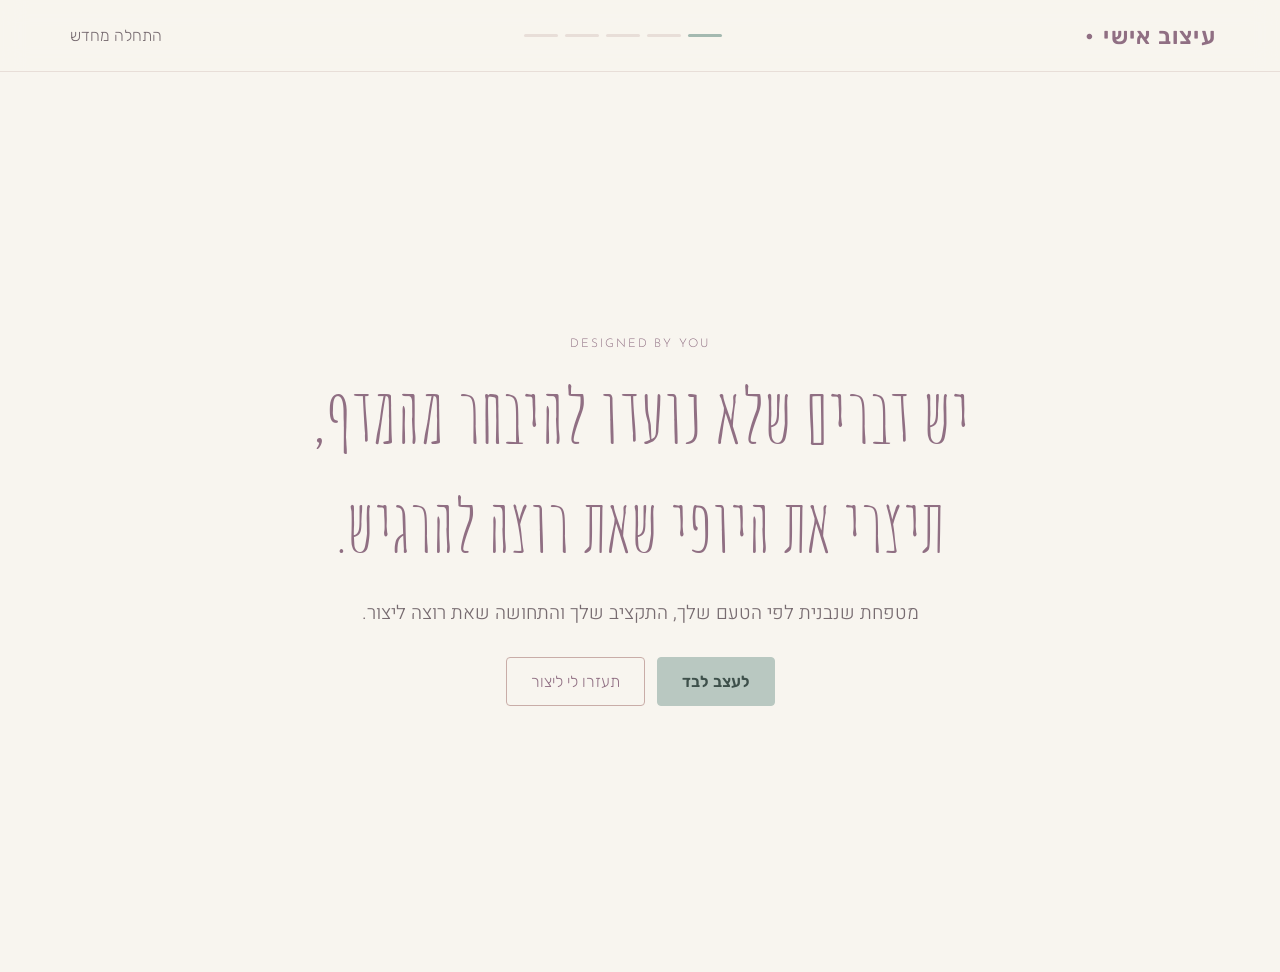
==== commit 5d8cfa64: "Refresh centered single-line hero description" ====
--- a/index.html
+++ b/index.html
@@ -7,7 +7,7 @@
 <link rel="preconnect" href="https://fonts.googleapis.com">
 <link rel="preconnect" href="https://fonts.gstatic.com" crossorigin>
 <link href="https://fonts.googleapis.com/css2?family=Heebo:wght@300&display=swap" rel="stylesheet">
-<link rel="stylesheet" href="styles.css?v=20261018-heebo-lead-visible2">
+<link rel="stylesheet" href="styles.css?v=20261018-lead-single-line1">
 </head>
 <body>
 <header class="topbar"><div class="brand">עיצוב אישי<span>•</span></div><div class="progress"><i></i><i></i><i></i><i></i><i></i></div><button id="restart" class="ghost">התחלה מחדש</button></header>
--- a/styles.css
+++ b/styles.css
@@ -301,3 +301,7 @@
 
 /* Ensure the Hebrew supporting sentence visibly uses Heebo Light */
 #landing .hero-copy > p.lead{font-family:'Heebo',Arial,sans-serif!important;font-weight:300!important;font-size:clamp(18px,2vw,21px)!important;letter-spacing:.015em!important;line-height:1.95!important}
+
+/* Center the Hebrew landing description on one line when space permits */
+#landing .hero-copy > p.lead{max-width:none!important;width:max-content!important;max-width:100%!important;margin-left:auto!important;margin-right:auto!important;text-align:center!important;white-space:nowrap!important;font-size:clamp(12px,1.6vw,19px)!important;letter-spacing:0!important}
+@media(max-width:700px){#landing .hero-copy > p.lead{font-size:clamp(10px,2.7vw,15px)!important}}
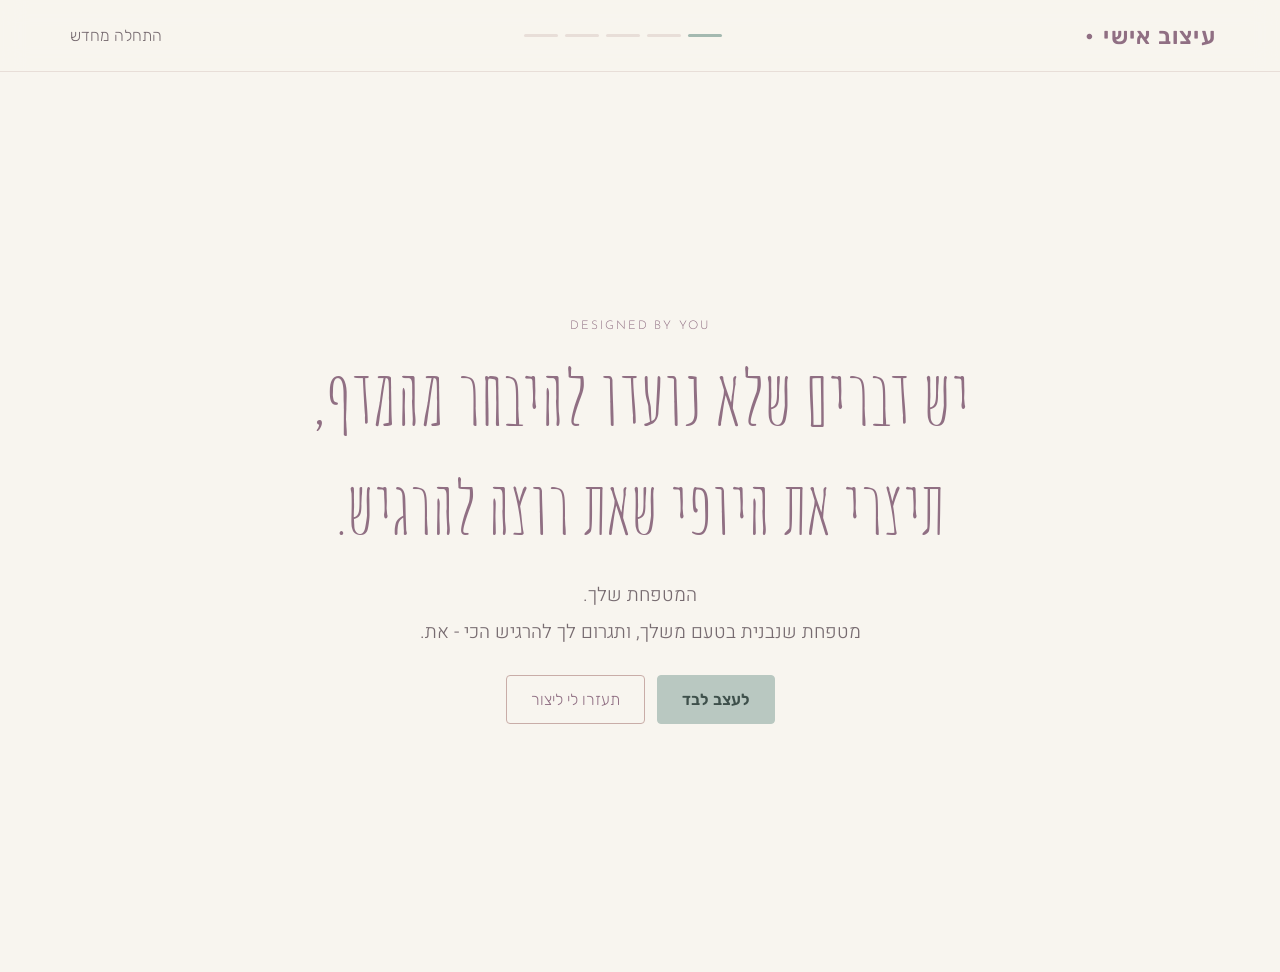
==== commit c3ed7356: "Update landing description to personalized two-line message" ====
--- a/index.html
+++ b/index.html
@@ -7,7 +7,7 @@
 <link rel="preconnect" href="https://fonts.googleapis.com">
 <link rel="preconnect" href="https://fonts.gstatic.com" crossorigin>
 <link href="https://fonts.googleapis.com/css2?family=Heebo:wght@300&display=swap" rel="stylesheet">
-<link rel="stylesheet" href="styles.css?v=20261018-lead-single-line1">
+<link rel="stylesheet" href="styles.css?v=20261018-lead-two-lines1">
 </head>
 <body>
 <header class="topbar"><div class="brand">עיצוב אישי<span>•</span></div><div class="progress"><i></i><i></i><i></i><i></i><i></i></div><button id="restart" class="ghost">התחלה מחדש</button></header>
@@ -17,7 +17,7 @@
   <div class="hero-copy">
     <p class="eyebrow">DESIGNED BY YOU</p>
     <h1>יש דברים שלא נועדו להיבחר מהמדף,<br><em>תיצרי את היופי שאת רוצה להרגיש.</em></h1>
-    <p class="lead">מטפחת שנבנית לפי הטעם שלך, התקציב שלך והתחושה שאת רוצה ליצור.</p>
+    <p class="lead">המטפחת שלך.<br>מטפחת שנבנית בטעם משלך, ותגרום לך להרגיש הכי - את.</p>
     <div class="actions"><button class="primary" data-go="choose">לעצב לבד</button><button class="secondary" data-go="help">תעזרו לי ליצור</button></div>
   </div>
 </section>
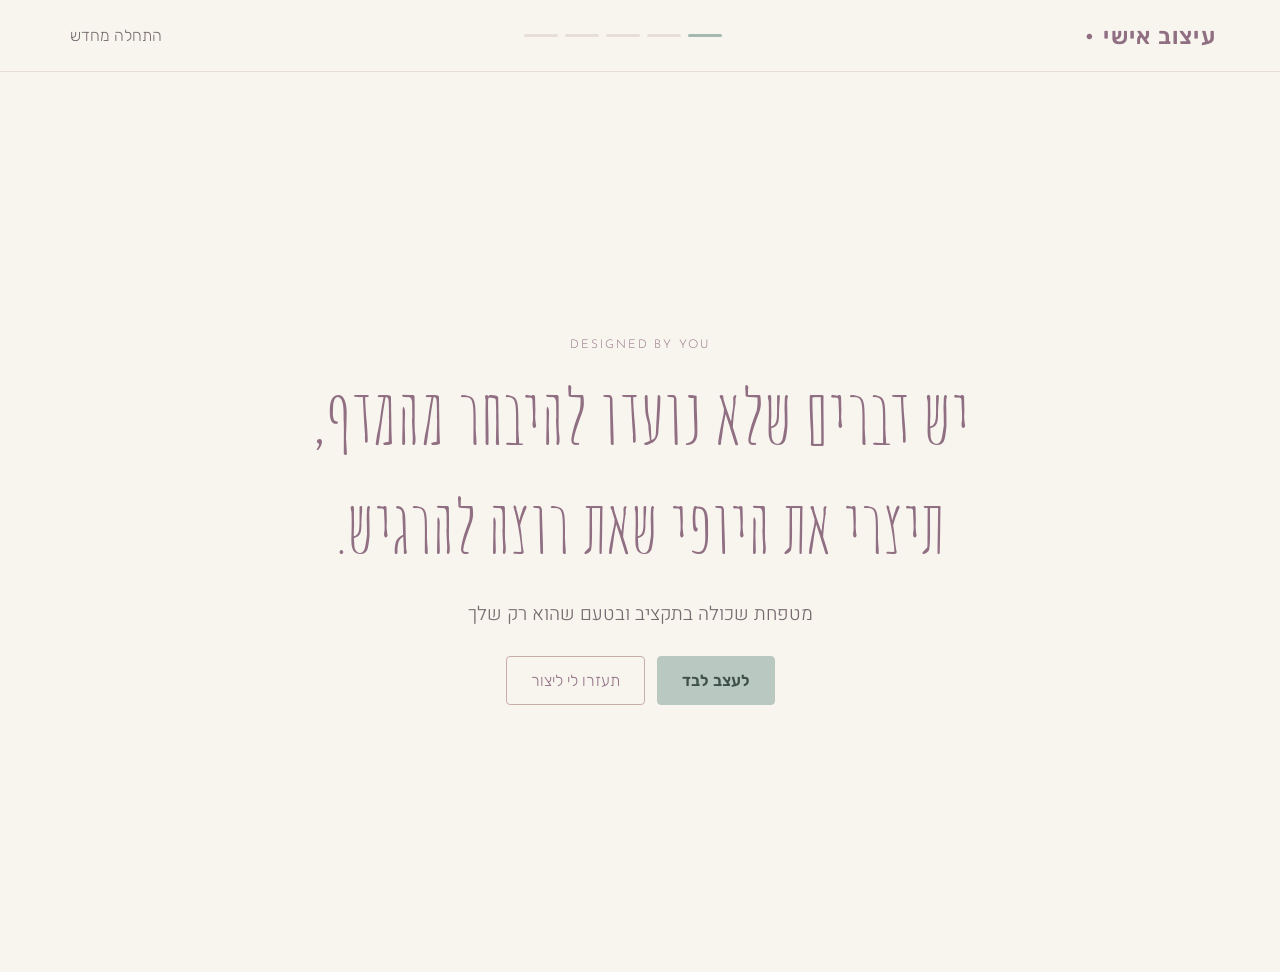
==== commit 8dc9a63c: "Update landing supporting sentence" ====
--- a/index.html
+++ b/index.html
@@ -17,7 +17,7 @@
   <div class="hero-copy">
     <p class="eyebrow">DESIGNED BY YOU</p>
     <h1>יש דברים שלא נועדו להיבחר מהמדף,<br><em>תיצרי את היופי שאת רוצה להרגיש.</em></h1>
-    <p class="lead">המטפחת שלך.<br>מטפחת שנבנית בטעם משלך, ותגרום לך להרגיש הכי - את.</p>
+    <p class="lead">מטפחת שכולה בתקציב ובטעם שהוא רק שלך</p>
     <div class="actions"><button class="primary" data-go="choose">לעצב לבד</button><button class="secondary" data-go="help">תעזרו לי ליצור</button></div>
   </div>
 </section>
--- a/styles.css
+++ b/styles.css
@@ -305,3 +305,7 @@
 /* Center the Hebrew landing description on one line when space permits */
 #landing .hero-copy > p.lead{max-width:none!important;width:max-content!important;max-width:100%!important;margin-left:auto!important;margin-right:auto!important;text-align:center!important;white-space:nowrap!important;font-size:clamp(12px,1.6vw,19px)!important;letter-spacing:0!important}
 @media(max-width:700px){#landing .hero-copy > p.lead{font-size:clamp(10px,2.7vw,15px)!important}}
+
+/* Allow the new landing copy to appear as two deliberate centered lines */
+#landing .hero-copy > p.lead{white-space:normal!important;width:100%!important;max-width:100%!important;text-align:center!important;font-size:clamp(16px,1.6vw,19px)!important;line-height:1.9!important}
+@media(max-width:700px){#landing .hero-copy > p.lead{font-size:clamp(14px,3.5vw,17px)!important}}
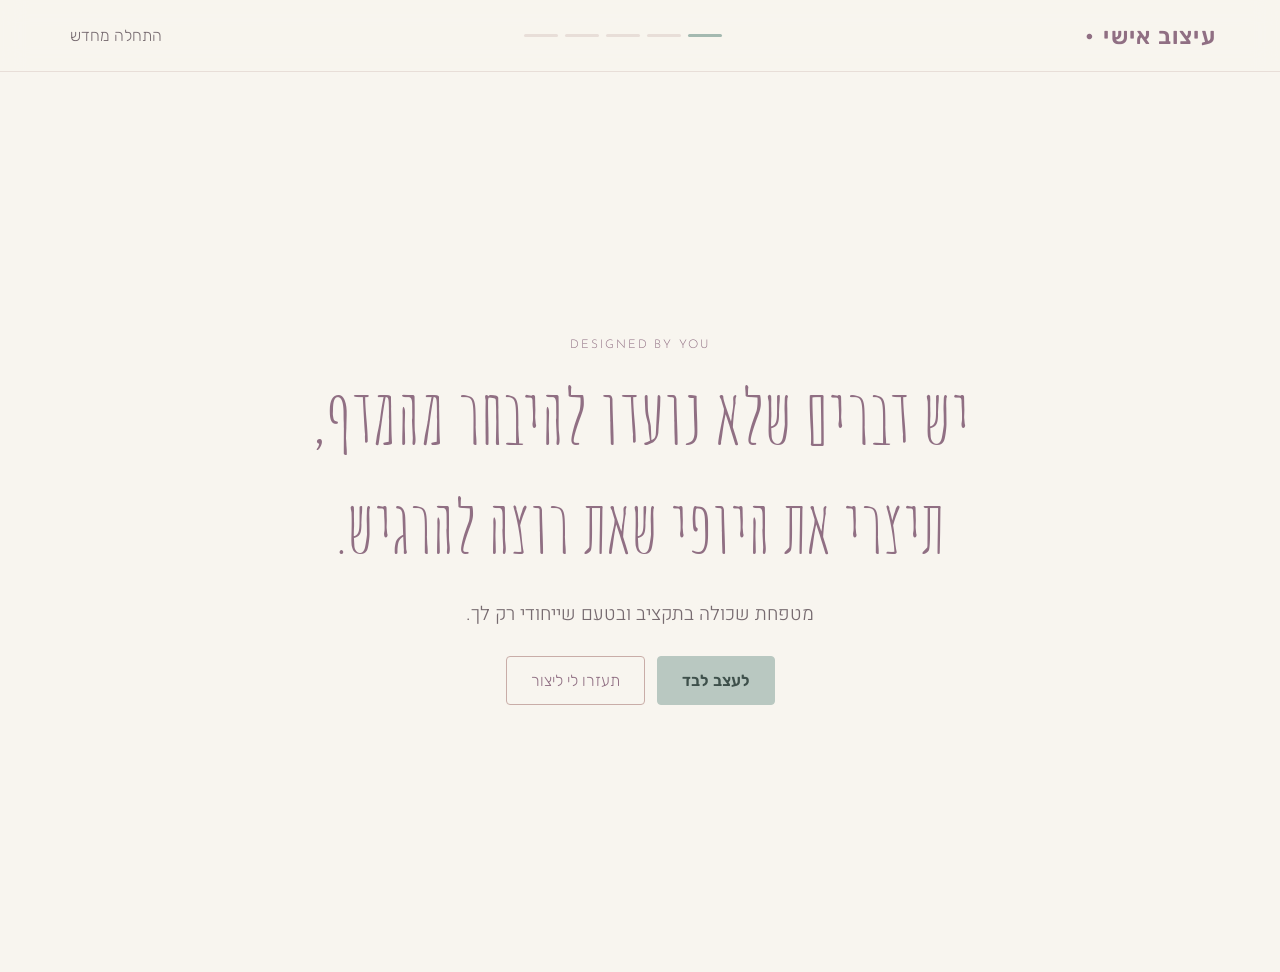
==== commit e551a704: "Revise Hebrew landing description wording" ====
--- a/index.html
+++ b/index.html
@@ -17,7 +17,7 @@
   <div class="hero-copy">
     <p class="eyebrow">DESIGNED BY YOU</p>
     <h1>יש דברים שלא נועדו להיבחר מהמדף,<br><em>תיצרי את היופי שאת רוצה להרגיש.</em></h1>
-    <p class="lead">מטפחת שכולה בתקציב ובטעם שהוא רק שלך</p>
+    <p class="lead">מטפחת שכולה בתקציב ובטעם שייחודי רק לך.</p>
     <div class="actions"><button class="primary" data-go="choose">לעצב לבד</button><button class="secondary" data-go="help">תעזרו לי ליצור</button></div>
   </div>
 </section>
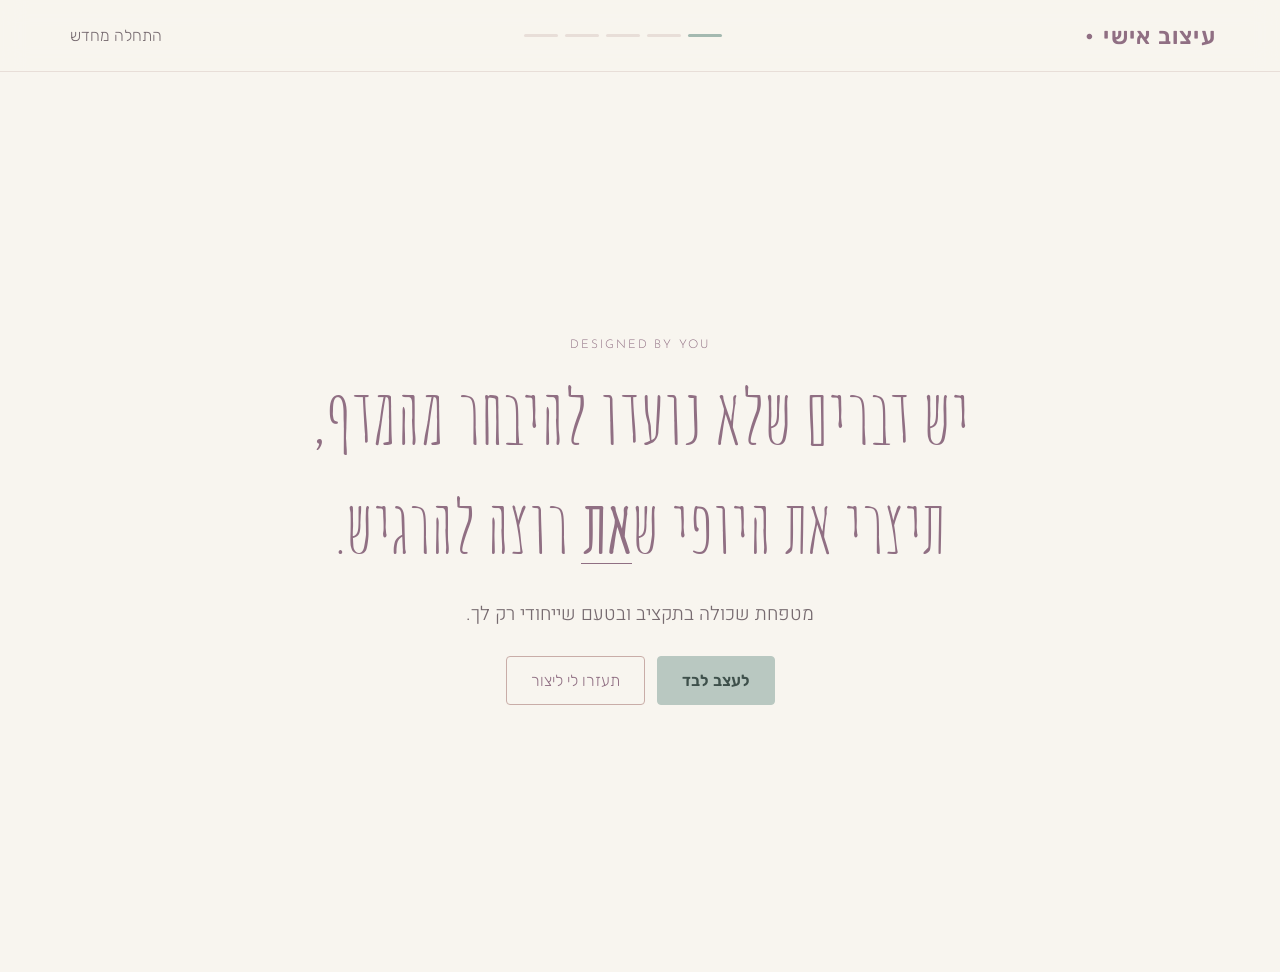
==== commit 65a73100: "Mark emphasized word in landing headline" ====
--- a/index.html
+++ b/index.html
@@ -7,7 +7,7 @@
 <link rel="preconnect" href="https://fonts.googleapis.com">
 <link rel="preconnect" href="https://fonts.gstatic.com" crossorigin>
 <link href="https://fonts.googleapis.com/css2?family=Heebo:wght@300&display=swap" rel="stylesheet">
-<link rel="stylesheet" href="styles.css?v=20261018-lead-two-lines1">
+<link rel="stylesheet" href="styles.css?v=20261018-emphasize-you1">
 </head>
 <body>
 <header class="topbar"><div class="brand">עיצוב אישי<span>•</span></div><div class="progress"><i></i><i></i><i></i><i></i><i></i></div><button id="restart" class="ghost">התחלה מחדש</button></header>
@@ -16,7 +16,7 @@
 <section id="landing" class="screen active hero">
   <div class="hero-copy">
     <p class="eyebrow">DESIGNED BY YOU</p>
-    <h1>יש דברים שלא נועדו להיבחר מהמדף,<br><em>תיצרי את היופי שאת רוצה להרגיש.</em></h1>
+    <h1>יש דברים שלא נועדו להיבחר מהמדף,<br><em>תיצרי את היופי ש<span class="hero-you-emphasis">את</span> רוצה להרגיש.</em></h1>
     <p class="lead">מטפחת שכולה בתקציב ובטעם שייחודי רק לך.</p>
     <div class="actions"><button class="primary" data-go="choose">לעצב לבד</button><button class="secondary" data-go="help">תעזרו לי ליצור</button></div>
   </div>
--- a/styles.css
+++ b/styles.css
@@ -309,3 +309,6 @@
 /* Allow the new landing copy to appear as two deliberate centered lines */
 #landing .hero-copy > p.lead{white-space:normal!important;width:100%!important;max-width:100%!important;text-align:center!important;font-size:clamp(16px,1.6vw,19px)!important;line-height:1.9!important}
 @media(max-width:700px){#landing .hero-copy > p.lead{font-size:clamp(14px,3.5vw,17px)!important}}
+
+/* Subtle emphasis on 'את' in the main landing headline */
+#landing .hero-you-emphasis{font-weight:700!important;text-decoration:underline;text-decoration-thickness:1px;text-underline-offset:.12em}
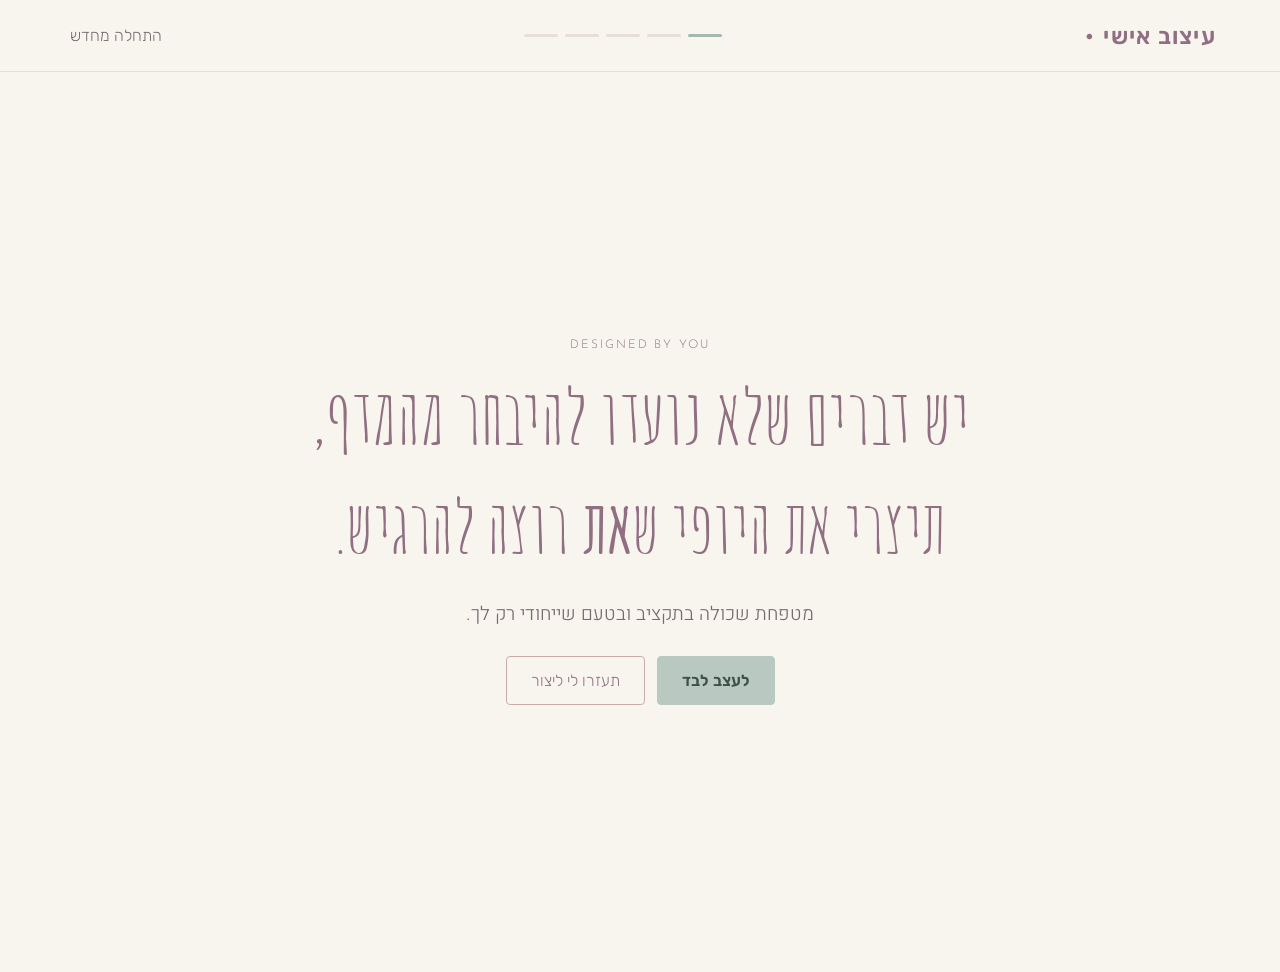
==== commit 11c09cdf: "Refresh hero emphasis styling" ====
--- a/index.html
+++ b/index.html
@@ -7,7 +7,7 @@
 <link rel="preconnect" href="https://fonts.googleapis.com">
 <link rel="preconnect" href="https://fonts.gstatic.com" crossorigin>
 <link href="https://fonts.googleapis.com/css2?family=Heebo:wght@300&display=swap" rel="stylesheet">
-<link rel="stylesheet" href="styles.css?v=20261018-emphasize-you1">
+<link rel="stylesheet" href="styles.css?v=20261018-you-no-underline1">
 </head>
 <body>
 <header class="topbar"><div class="brand">עיצוב אישי<span>•</span></div><div class="progress"><i></i><i></i><i></i><i></i><i></i></div><button id="restart" class="ghost">התחלה מחדש</button></header>
--- a/styles.css
+++ b/styles.css
@@ -311,4 +311,4 @@
 @media(max-width:700px){#landing .hero-copy > p.lead{font-size:clamp(14px,3.5vw,17px)!important}}
 
 /* Subtle emphasis on 'את' in the main landing headline */
-#landing .hero-you-emphasis{font-weight:700!important;text-decoration:underline;text-decoration-thickness:1px;text-underline-offset:.12em}
+#landing .hero-you-emphasis{font-weight:700!important;text-decoration:none}
